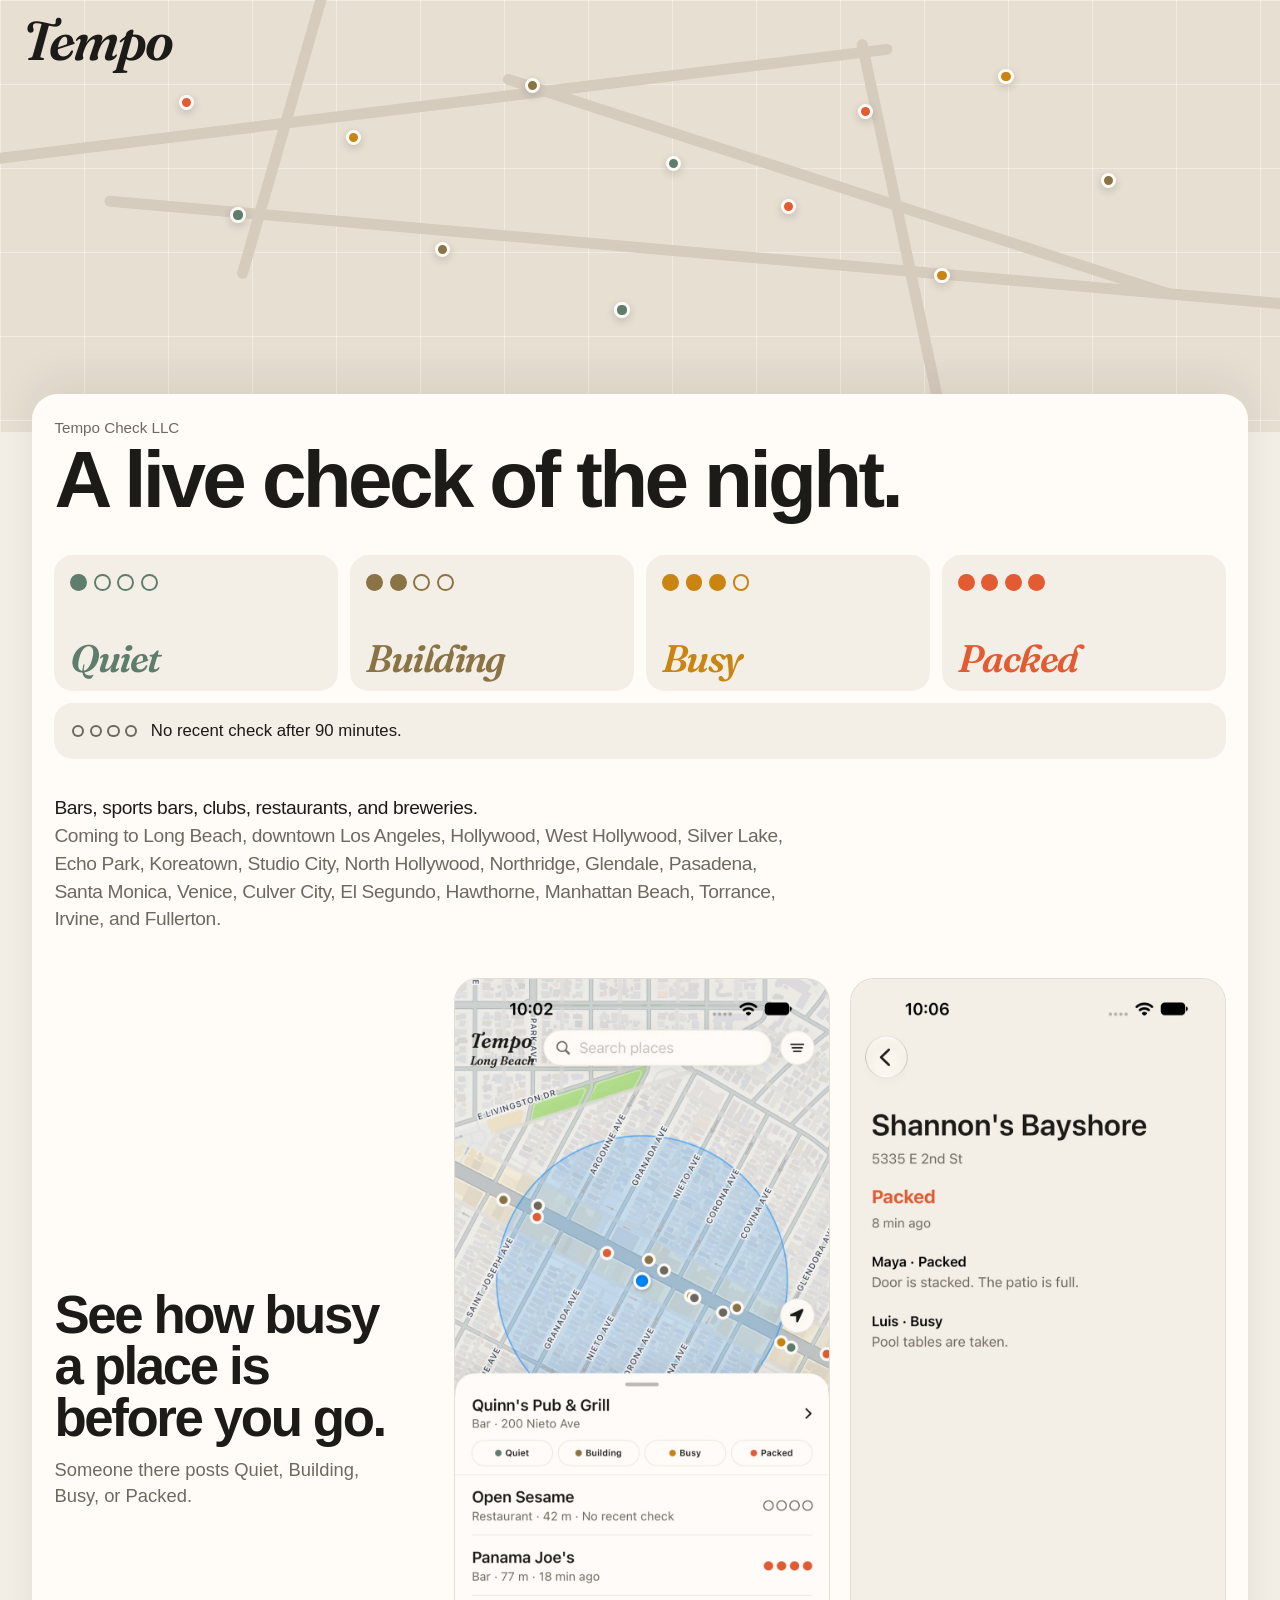
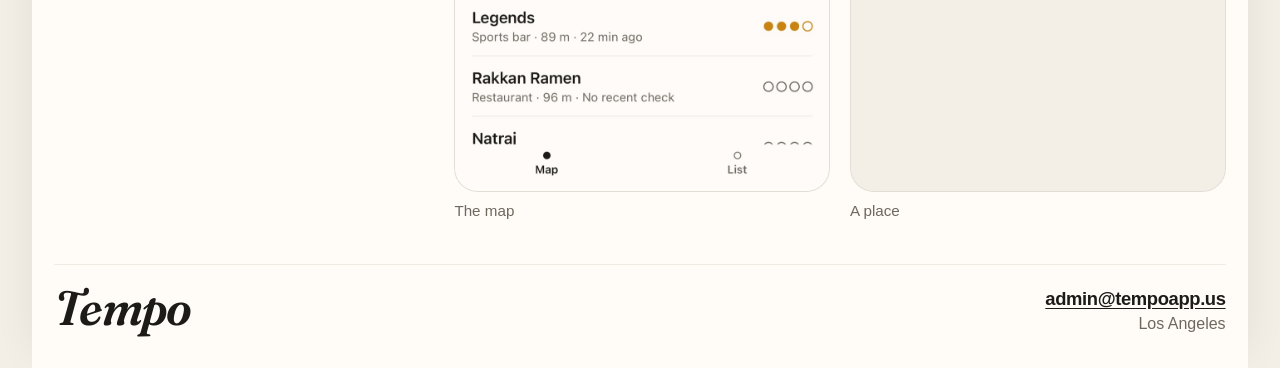
==== index.html @ b4aa0ef4 "Show the current map and name the areas and places." ====
<!DOCTYPE html>
<html lang="en">
<head>
  <meta charset="utf-8">
  <meta name="viewport" content="width=device-width, initial-scale=1">
  <title>Tempo</title>
  <meta name="description" content="See how busy a place is before you go. Tempo is a live check of the night, from Tempo Check LLC.">
  <meta name="theme-color" content="#e7dfd2">
  <link rel="stylesheet" href="styles.css">
</head>
<body>
  <header class="stage">
    <div class="sky" aria-hidden="true">
      <span class="road r1"></span>
      <span class="road r2"></span>
      <span class="road r3"></span>
      <span class="road r4"></span>
      <span class="road r5"></span>
      <span class="pin packed" style="top: 22%; left: 14%"></span>
      <span class="pin busy" style="top: 30%; left: 27%"></span>
      <span class="pin building" style="top: 18%; left: 41%"></span>
      <span class="pin quiet" style="top: 36%; left: 52%"></span>
      <span class="pin packed" style="top: 24%; left: 67%"></span>
      <span class="pin busy" style="top: 16%; left: 78%"></span>
      <span class="pin quiet" style="top: 48%; left: 18%"></span>
      <span class="pin building" style="top: 56%; left: 34%"></span>
      <span class="pin packed" style="top: 46%; left: 61%"></span>
      <span class="pin busy" style="top: 62%; left: 73%"></span>
      <span class="pin quiet" style="top: 70%; left: 48%"></span>
      <span class="pin building" style="top: 40%; left: 86%"></span>
    </div>
    <div class="bar">
      <p class="brand">Tempo</p>
    </div>
  </header>

  <main>
    <section class="lead">
      <p class="kicker">Tempo Check LLC</p>
      <h1>A live check of the night.</h1>
    </section>

    <section class="meter-block">
      <ol class="meter">
        <li class="quiet">
          <span class="dots" aria-hidden="true"><i></i><i class="off"></i><i class="off"></i><i class="off"></i></span>
          <span class="name">Quiet</span>
        </li>
        <li class="building">
          <span class="dots" aria-hidden="true"><i></i><i></i><i class="off"></i><i class="off"></i></span>
          <span class="name">Building</span>
        </li>
        <li class="busy">
          <span class="dots" aria-hidden="true"><i></i><i></i><i></i><i class="off"></i></span>
          <span class="name">Busy</span>
        </li>
        <li class="packed">
          <span class="dots" aria-hidden="true"><i></i><i></i><i></i><i></i></span>
          <span class="name">Packed</span>
        </li>
      </ol>
      <p class="blank"><span class="dots" aria-hidden="true"><i class="off"></i><i class="off"></i><i class="off"></i><i class="off"></i></span>No recent check after 90 minutes.</p>
    </section>

    <section class="cover">
      <p>Bars, sports bars, clubs, restaurants, and breweries.</p>
      <p class="cover-places">Coming to Long Beach, downtown Los Angeles, Hollywood, West Hollywood, Silver Lake, Echo Park, Koreatown, Studio City, North Hollywood, Northridge, Glendale, Pasadena, Santa Monica, Venice, Culver City, El Segundo, Hawthorne, Manhattan Beach, Torrance, Irvine, and Fullerton.</p>
    </section>

    <section class="block">
      <div class="purpose-copy">
        <p class="purpose">See how busy a place is before you go.</p>
        <p class="purpose-note">Someone there posts Quiet, Building, Busy, or Packed.</p>
      </div>
      <div class="phones">
        <figure>
          <img src="images/map.jpg" alt="The Tempo map in Long Beach. Colored pins show how busy each place is, and Quinn's Pub &amp; Grill is the closest place to rate.">
          <figcaption>The map</figcaption>
        </figure>
        <figure>
          <img src="images/place.jpg" alt="Shannon's Bayshore open in Tempo: Packed, 8 minutes ago, with the checks people posted.">
          <figcaption>A place</figcaption>
        </figure>
      </div>
    </section>

    <footer>
      <p class="brand">Tempo</p>
      <address>
        <a href="mailto:admin@tempoapp.us">admin@tempoapp.us</a>
        <span>Los Angeles</span>
      </address>
    </footer>
  </main>
</body>
</html>
---- styles.css ----
@font-face {
  font-family: "Fraunces Tempo";
  src: url("fonts/Fraunces-Italic.ttf") format("truetype");
  font-weight: 100 900;
  font-style: italic;
  font-display: swap;
}

:root {
  --bg: #f4efe6;
  --sheet: #fffcf8;
  --ink: #1d1b17;
  --muted: #6e685f;
  --line: #efeae2;
  --quiet: #5f7d6c;
  --building: #8a7344;
  --busy: #c98412;
  --packed: #e25b32;
  --map: #e7dfd2;
  --road: #d5ccbe;
}

* { box-sizing: border-box; }

html, body { margin: 0; }

body {
  background: var(--bg);
  color: var(--ink);
  font-family: -apple-system, BlinkMacSystemFont, "Helvetica Neue", sans-serif;
  -webkit-font-smoothing: antialiased;
}

.brand {
  margin: 0;
  font-family: "Fraunces Tempo", Georgia, serif;
  font-style: italic;
  font-weight: 600;
  letter-spacing: -0.04em;
  line-height: 0.85;
}

a { color: inherit; }

a:focus-visible {
  outline: 2px solid var(--ink);
  outline-offset: 3px;
}

.stage {
  position: relative;
  height: clamp(16rem, 48vh, 34rem);
  background: var(--map);
  overflow: hidden;
}

.sky {
  position: absolute;
  inset: 0;
  background:
    linear-gradient(rgba(255, 252, 248, 0.42) 1px, transparent 1px) 0 0 / 5.25rem 5.25rem,
    linear-gradient(90deg, rgba(255, 252, 248, 0.42) 1px, transparent 1px) 0 0 / 5.25rem 5.25rem;
}

.road {
  position: absolute;
  height: 0.7rem;
  background: var(--road);
  border-radius: 999px;
}

.r1 { top: 24%; left: -8%; width: 78%; transform: rotate(-7deg); }
.r2 { top: 58%; left: 8%; width: 100%; transform: rotate(5deg); }
.r3 { top: -12%; left: 22%; width: 0.7rem; height: 78%; transform: rotate(16deg); }
.r4 { top: 8%; left: 70%; width: 0.7rem; height: 90%; transform: rotate(-12deg); }
.r5 { top: 42%; left: 38%; width: 55%; transform: rotate(18deg); }

.pin {
  position: absolute;
  width: 0.95rem;
  height: 0.95rem;
  border: 3px solid var(--sheet);
  border-radius: 50%;
  box-shadow: 0 3px 8px rgba(29, 27, 23, 0.18);
}

.pin.quiet,
.dot.quiet { background: var(--quiet); }
.pin.building,
.dot.building { background: var(--building); }
.pin.busy,
.dot.busy { background: var(--busy); }
.pin.packed,
.dot.packed { background: var(--packed); }

.bar {
  position: relative;
  z-index: 1;
  display: flex;
  align-items: baseline;
  justify-content: space-between;
  gap: 1rem;
  padding: 1.15rem 1.4rem 0;
}

.bar .brand { font-size: clamp(2.4rem, 5vw, 3.4rem); }

main {
  position: relative;
  z-index: 1;
  width: min(76rem, calc(100% - 1.5rem));
  margin: -2.4rem auto 0;
  padding: 1.6rem 1.4rem 2.2rem;
  background: var(--sheet);
  border-radius: 1.6rem 1.6rem 0 0;
  box-shadow: 0 -16px 40px rgba(29, 27, 23, 0.07);
}

.kicker {
  margin: 0;
  color: var(--muted);
  font-size: 0.95rem;
}

h1 {
  max-width: 11em;
  margin: 0.35rem 0 0;
  font-size: clamp(2.7rem, 6.4vw, 5rem);
  font-weight: 650;
  letter-spacing: -0.045em;
  line-height: 0.94;
}

.meter-block { margin-top: 2.4rem; }

.meter {
  display: grid;
  grid-template-columns: repeat(4, minmax(0, 1fr));
  gap: 0.75rem;
  margin: 1.15rem 0 0;
  padding: 0;
  list-style: none;
}

.meter li {
  display: flex;
  flex-direction: column;
  justify-content: space-between;
  gap: 1.6rem;
  min-width: 0;
  min-height: 8.5rem;
  padding: 1.15rem 1rem 1rem;
  overflow: hidden;
  background: var(--bg);
  border-radius: 1.15rem;
}

.meter .quiet { color: var(--quiet); }
.meter .building { color: var(--building); }
.meter .busy { color: var(--busy); }
.meter .packed { color: var(--packed); }

.dots {
  display: flex;
  flex: none;
  gap: 0.42rem;
  align-items: center;
}

.dots i {
  width: 1.05rem;
  height: 1.05rem;
  border-radius: 50%;
  background: currentColor;
  display: block;
}

.dots i.off {
  background: transparent;
  box-shadow: inset 0 0 0 2px currentColor;
}

.meter .name {
  font-family: "Fraunces Tempo", Georgia, serif;
  font-style: italic;
  font-size: clamp(1.7rem, 3vw, 2.5rem);
  font-weight: 600;
  letter-spacing: -0.04em;
  line-height: 0.9;
}

.blank {
  display: flex;
  align-items: center;
  gap: 0.85rem;
  margin: 0.75rem 0 0;
  padding: 1rem 1.1rem;
  background: var(--bg);
  border-radius: 1.15rem;
  color: var(--ink);
  font-size: 1.05rem;
  line-height: 1.4;
}

.blank .dots { color: var(--muted); gap: 0.32rem; }
.blank .dots i { width: 0.78rem; height: 0.78rem; }

.cover {
  margin-top: 2.2rem;
}

.cover p {
  max-width: 46rem;
  margin: 0;
  font-size: 1.2rem;
  line-height: 1.45;
  letter-spacing: -0.02em;
}

.cover-places {
  margin-top: 0.45rem;
  color: var(--muted);
}

.block { margin-top: 2.8rem; }

.purpose {
  max-width: 12em;
  margin: 0;
  font-size: clamp(2.1rem, 4.4vw, 3.3rem);
  font-weight: 650;
  letter-spacing: -0.045em;
  line-height: 0.98;
}

.purpose-note {
  margin: 0.85rem 0 0;
  color: var(--muted);
  font-size: 1.15rem;
  line-height: 1.4;
}

.phones {
  display: grid;
  grid-template-columns: repeat(2, minmax(0, 24rem));
  gap: 1.25rem;
  margin-top: 1.5rem;
}

.phones figure { margin: 0; }

.phones img {
  display: block;
  width: 100%;
  height: auto;
  border-radius: 1.5rem;
  background: var(--bg);
  border: 1px solid rgba(29, 27, 23, 0.08);
}

.phones figcaption {
  margin-top: 0.65rem;
  color: var(--muted);
  font-size: 0.95rem;
}

@media (min-width: 801px) {
  .block {
    display: grid;
    grid-template-columns: minmax(16rem, 22rem) minmax(0, 1fr);
    column-gap: 3rem;
    align-items: center;
  }

  .phones {
    grid-template-columns: repeat(2, minmax(0, 1fr));
    gap: 1.25rem;
    margin-top: 0;
  }

  .purpose { max-width: none; }
}

footer {
  display: flex;
  justify-content: space-between;
  gap: 1.5rem 2rem;
  margin-top: 2.8rem;
  padding-top: 1.4rem;
  border-top: 1px solid var(--line);
}

footer .brand { font-size: 3rem; }

address {
  display: flex;
  flex-direction: column;
  align-items: flex-end;
  gap: 0.35rem;
  margin: 0;
  font-style: normal;
  text-align: right;
}

address a {
  font-size: 1.15rem;
  font-weight: 600;
  letter-spacing: -0.02em;
  text-underline-offset: 0.18em;
}

address span { color: var(--muted); }

@media (max-width: 800px) {
  .stage { height: 15.5rem; }
  .bar { padding-inline: 1rem; }
  .bar .brand { font-size: 2.2rem; }
  main {
    width: calc(100% - 0.75rem);
    margin-top: -1.4rem;
    padding: 1.25rem 1rem 2rem;
  }
  h1 { font-size: 2.45rem; }
  .meter { grid-template-columns: 1fr 1fr; }
  .meter .name { font-size: 1.85rem; }
  .dots { gap: 0.32rem; }
  .dots i { width: 0.85rem; height: 0.85rem; }
  .phones { grid-template-columns: minmax(0, 22rem); }
  footer { flex-direction: column; }
  address { align-items: flex-start; text-align: left; }
}
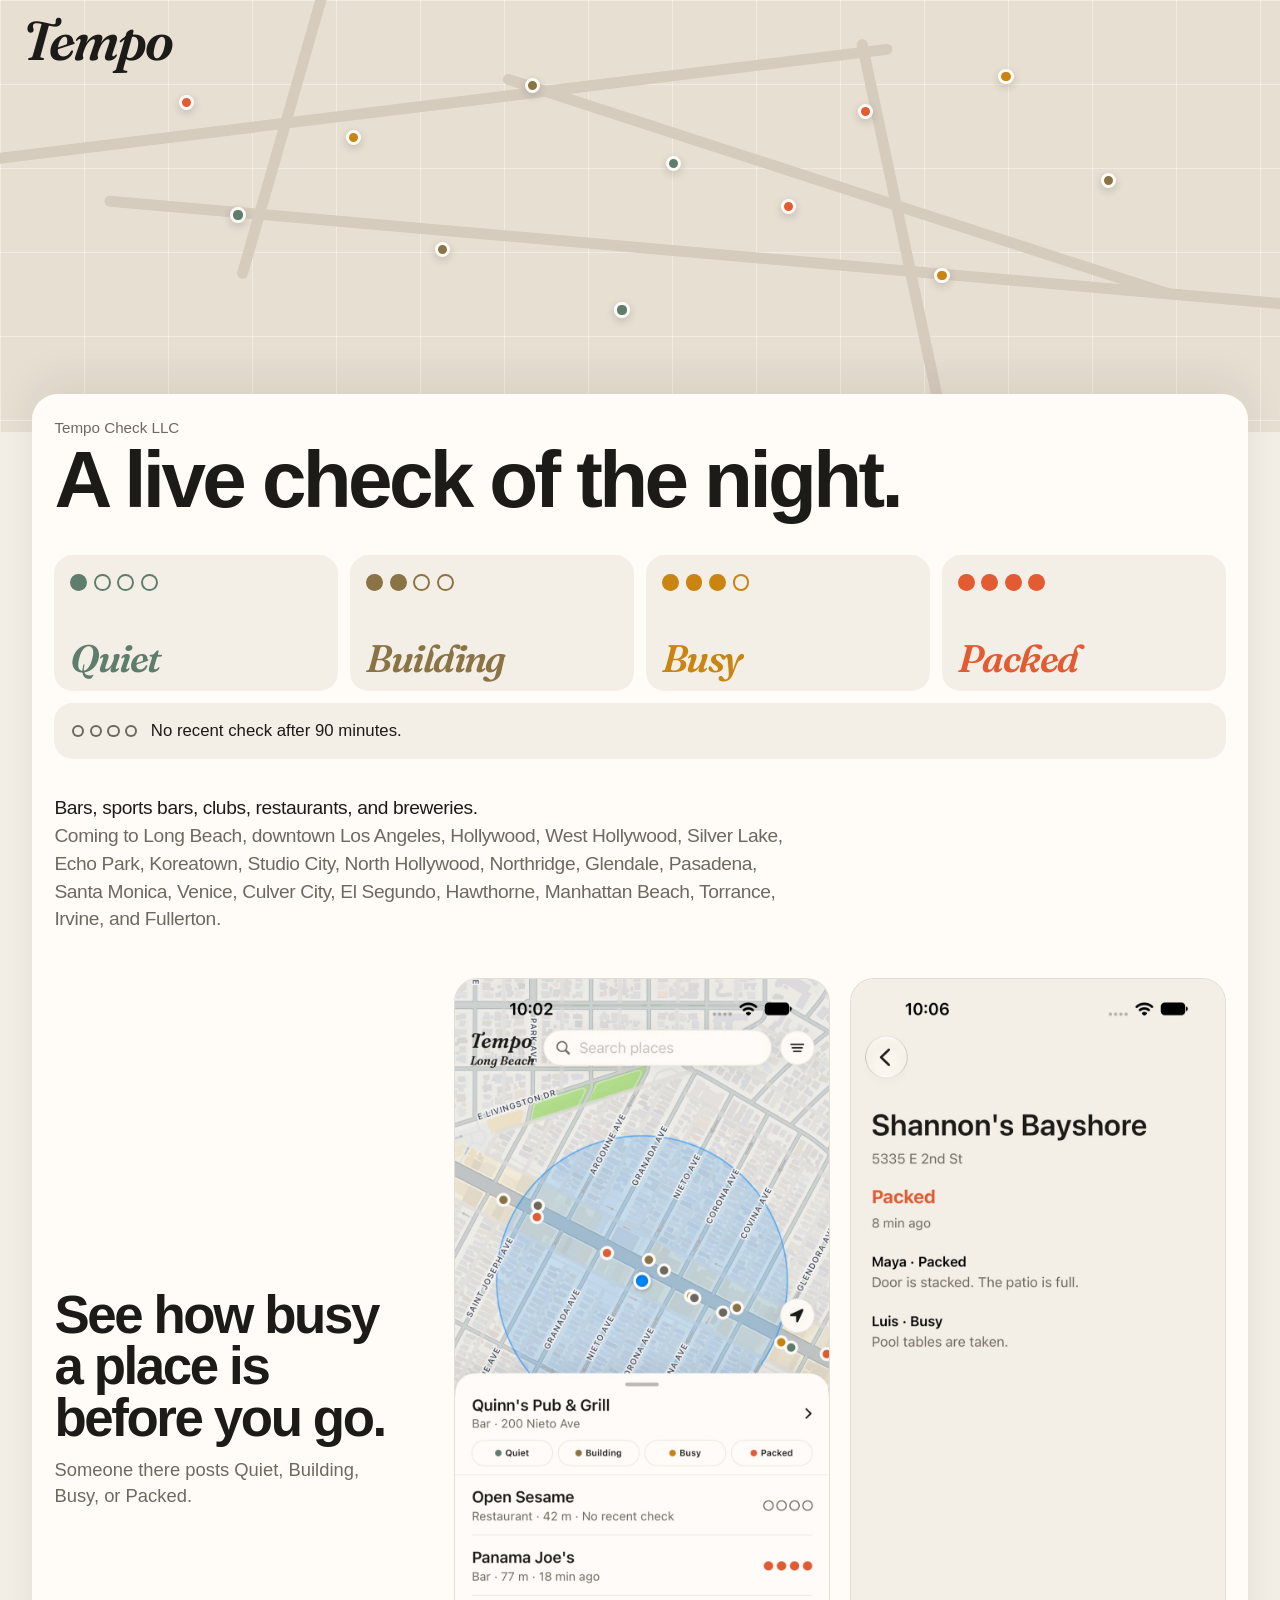
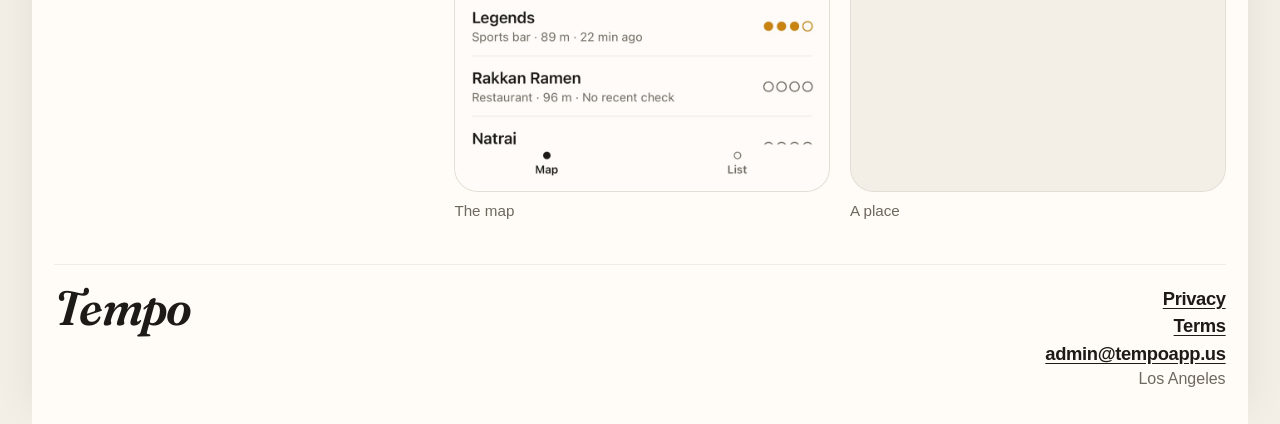
==== commit 68eadd75: "Publish the privacy policy and the terms." ====
--- a/index.html
+++ b/index.html
@@ -86,10 +86,12 @@
 
     <footer>
       <p class="brand">Tempo</p>
-      <address>
+      <div class="foot-links">
+        <a href="privacy.html">Privacy</a>
+        <a href="terms.html">Terms</a>
         <a href="mailto:admin@tempoapp.us">admin@tempoapp.us</a>
         <span>Los Angeles</span>
-      </address>
+      </div>
     </footer>
   </main>
 </body>
--- a/styles.css
+++ b/styles.css
@@ -292,24 +292,54 @@
 
 footer .brand { font-size: 3rem; }
 
-address {
+.foot-links {
   display: flex;
   flex-direction: column;
   align-items: flex-end;
   gap: 0.35rem;
-  margin: 0;
-  font-style: normal;
   text-align: right;
 }
 
-address a {
+.foot-links a {
   font-size: 1.15rem;
   font-weight: 600;
   letter-spacing: -0.02em;
   text-underline-offset: 0.18em;
 }
 
-address span { color: var(--muted); }
+.foot-links span { color: var(--muted); }
+
+body.doc main {
+  width: min(40rem, calc(100% - 1.5rem));
+  margin: 0 auto;
+  padding-top: 0.4rem;
+  background: transparent;
+  border-radius: 0;
+  box-shadow: none;
+}
+
+body.doc .bar {
+  width: min(40rem, calc(100% - 1.5rem));
+  margin: 0 auto;
+  padding-inline: 0;
+}
+
+body.doc h1 { max-width: none; font-size: clamp(2.4rem, 6vw, 3.5rem); }
+
+.doc h2 {
+  margin: 1.55rem 0 0.3rem;
+  font-size: 1.15rem;
+  letter-spacing: -0.02em;
+}
+
+.doc p {
+  margin: 0.25rem 0 0;
+  font-size: 1.05rem;
+  line-height: 1.5;
+}
+
+.doc .dated { color: var(--muted); margin-top: 0.7rem; }
+.doc .strong { font-weight: 650; }
 
 @media (max-width: 800px) {
   .stage { height: 15.5rem; }
@@ -327,5 +357,5 @@
   .dots i { width: 0.85rem; height: 0.85rem; }
   .phones { grid-template-columns: minmax(0, 22rem); }
   footer { flex-direction: column; }
-  address { align-items: flex-start; text-align: left; }
-}
+  .foot-links { align-items: flex-start; text-align: left; }
+}
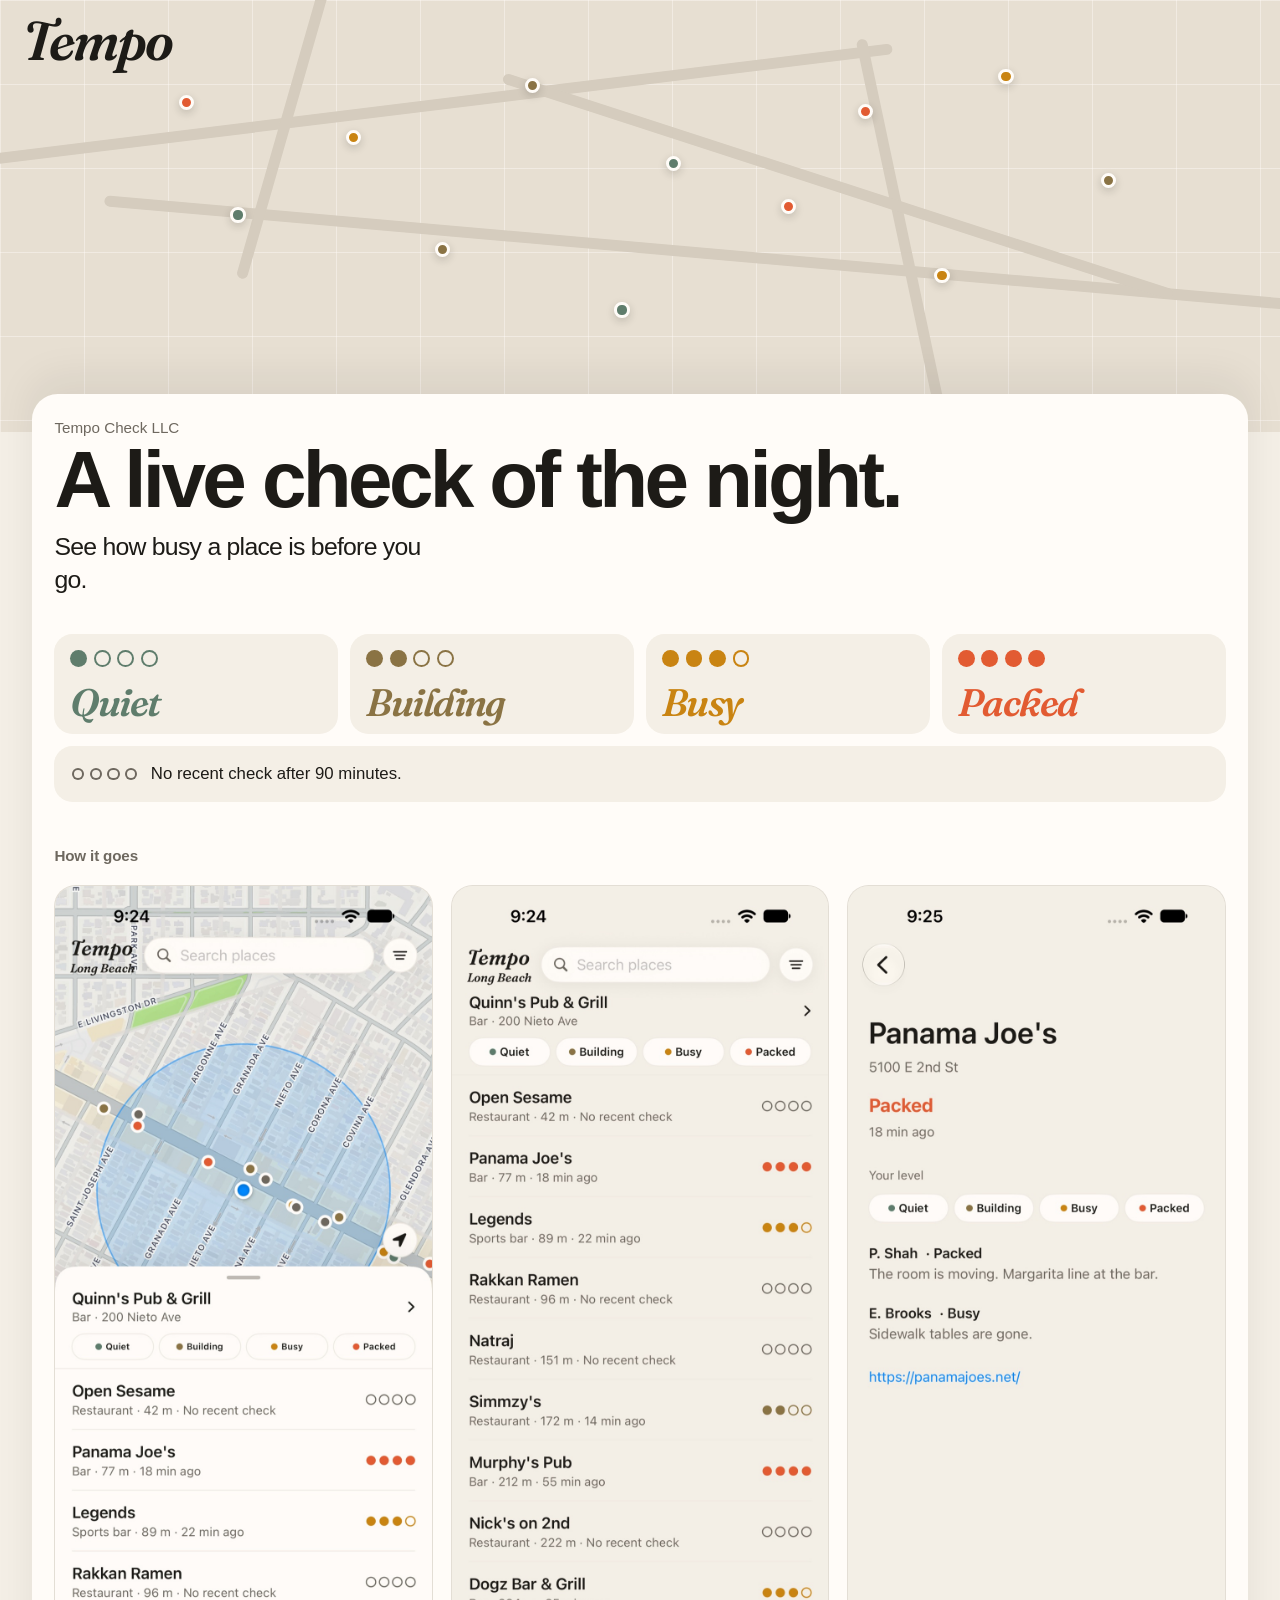
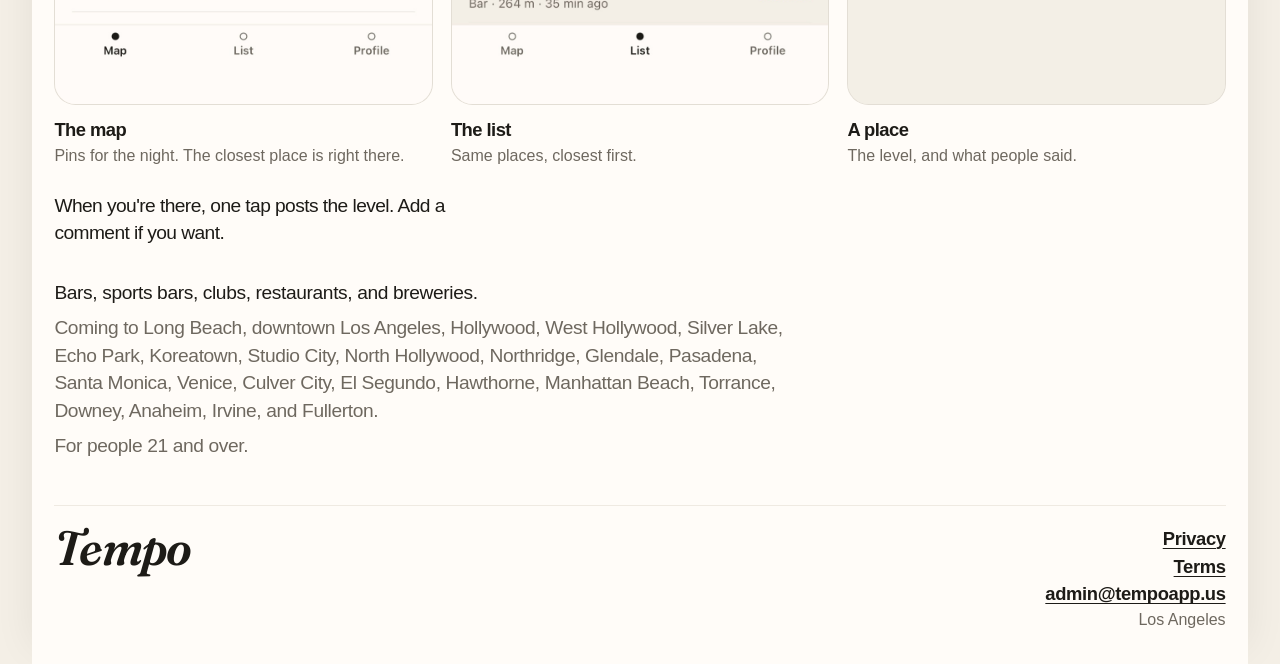
==== commit b3d706cd: "Show the current map, list, and place, and how a night goes." ====
--- a/index.html
+++ b/index.html
@@ -38,6 +38,7 @@
     <section class="lead">
       <p class="kicker">Tempo Check LLC</p>
       <h1>A live check of the night.</h1>
+      <p class="lede">See how busy a place is before you go.</p>
     </section>
 
     <section class="meter-block">
@@ -62,26 +63,37 @@
       <p class="blank"><span class="dots" aria-hidden="true"><i class="off"></i><i class="off"></i><i class="off"></i><i class="off"></i></span>No recent check after 90 minutes.</p>
     </section>
 
+    <section class="flow">
+      <h2>How it goes</h2>
+      <figure>
+        <img src="images/map.jpg" alt="The Tempo map in Long Beach. Colored pins show the level, and Quinn's Pub and Grill is the closest place, with Quiet, Building, Busy, and Packed.">
+        <figcaption>
+          <span class="step">The map</span>
+          Pins for the night. The closest place is right there.
+        </figcaption>
+      </figure>
+      <figure>
+        <img src="images/list.jpg" alt="The Tempo list, closest places first. Quinn's shows the four words. The other places show dots and how far away they are.">
+        <figcaption>
+          <span class="step">The list</span>
+          Same places, closest first.
+        </figcaption>
+      </figure>
+      <figure>
+        <img src="images/place.jpg" alt="Panama Joe's open in Tempo. Packed, 18 minutes ago, with notes from people who were there.">
+        <figcaption>
+          <span class="step">A place</span>
+          The level, and what people said.
+        </figcaption>
+      </figure>
+    </section>
+
+    <p class="tap">When you're there, one tap posts the level. Add a comment if you want.</p>
+
     <section class="cover">
       <p>Bars, sports bars, clubs, restaurants, and breweries.</p>
-      <p class="cover-places">Coming to Long Beach, downtown Los Angeles, Hollywood, West Hollywood, Silver Lake, Echo Park, Koreatown, Studio City, North Hollywood, Northridge, Glendale, Pasadena, Santa Monica, Venice, Culver City, El Segundo, Hawthorne, Manhattan Beach, Torrance, Irvine, and Fullerton.</p>
-    </section>
-
-    <section class="block">
-      <div class="purpose-copy">
-        <p class="purpose">See how busy a place is before you go.</p>
-        <p class="purpose-note">Someone there posts Quiet, Building, Busy, or Packed.</p>
-      </div>
-      <div class="phones">
-        <figure>
-          <img src="images/map.jpg" alt="The Tempo map in Long Beach. Colored pins show how busy each place is, and Quinn's Pub &amp; Grill is the closest place to rate.">
-          <figcaption>The map</figcaption>
-        </figure>
-        <figure>
-          <img src="images/place.jpg" alt="Shannon's Bayshore open in Tempo: Packed, 8 minutes ago, with the checks people posted.">
-          <figcaption>A place</figcaption>
-        </figure>
-      </div>
+      <p class="cover-places">Coming to Long Beach, downtown Los Angeles, Hollywood, West Hollywood, Silver Lake, Echo Park, Koreatown, Studio City, North Hollywood, Northridge, Glendale, Pasadena, Santa Monica, Venice, Culver City, El Segundo, Hawthorne, Manhattan Beach, Torrance, Downey, Anaheim, Irvine, and Fullerton.</p>
+      <p class="age">For people 21 and over.</p>
     </section>
 
     <footer>
--- a/styles.css
+++ b/styles.css
@@ -131,6 +131,14 @@
   line-height: 0.94;
 }
 
+.lede {
+  max-width: 16em;
+  margin: 0.9rem 0 0;
+  font-size: clamp(1.25rem, 2vw, 1.55rem);
+  letter-spacing: -0.03em;
+  line-height: 1.3;
+}
+
 .meter-block { margin-top: 2.4rem; }
 
 .meter {
@@ -146,10 +154,9 @@
   display: flex;
   flex-direction: column;
   justify-content: space-between;
-  gap: 1.6rem;
+  gap: 1.15rem;
   min-width: 0;
-  min-height: 8.5rem;
-  padding: 1.15rem 1rem 1rem;
+  padding: 1rem 1rem 0.9rem;
   overflow: hidden;
   background: var(--bg);
   border-radius: 1.15rem;
@@ -205,8 +212,59 @@
 .blank .dots { color: var(--muted); gap: 0.32rem; }
 .blank .dots i { width: 0.78rem; height: 0.78rem; }
 
+.flow {
+  display: grid;
+  grid-template-columns: repeat(3, minmax(0, 1fr));
+  gap: 1.35rem 1.15rem;
+  margin-top: 2.8rem;
+}
+
+.flow h2 {
+  grid-column: 1 / -1;
+  margin: 0;
+  font-size: 0.95rem;
+  font-weight: 600;
+  letter-spacing: -0.01em;
+  color: var(--muted);
+}
+
+.flow figure { margin: 0; }
+
+.flow img {
+  display: block;
+  width: 100%;
+  height: auto;
+  border-radius: 1.35rem;
+  background: var(--bg);
+  border: 1px solid rgba(29, 27, 23, 0.08);
+}
+
+.flow figcaption {
+  margin-top: 0.75rem;
+  color: var(--muted);
+  font-size: 1rem;
+  line-height: 1.4;
+}
+
+.flow .step {
+  display: block;
+  margin-bottom: 0.15rem;
+  color: var(--ink);
+  font-size: 1.15rem;
+  font-weight: 650;
+  letter-spacing: -0.03em;
+}
+
+.tap {
+  max-width: 28rem;
+  margin: 1.6rem 0 0;
+  font-size: 1.2rem;
+  letter-spacing: -0.03em;
+  line-height: 1.4;
+}
+
 .cover {
-  margin-top: 2.2rem;
+  margin-top: 2rem;
 }
 
 .cover p {
@@ -217,68 +275,10 @@
   letter-spacing: -0.02em;
 }
 
-.cover-places {
+.cover .cover-places,
+.cover .age {
   margin-top: 0.45rem;
   color: var(--muted);
-}
-
-.block { margin-top: 2.8rem; }
-
-.purpose {
-  max-width: 12em;
-  margin: 0;
-  font-size: clamp(2.1rem, 4.4vw, 3.3rem);
-  font-weight: 650;
-  letter-spacing: -0.045em;
-  line-height: 0.98;
-}
-
-.purpose-note {
-  margin: 0.85rem 0 0;
-  color: var(--muted);
-  font-size: 1.15rem;
-  line-height: 1.4;
-}
-
-.phones {
-  display: grid;
-  grid-template-columns: repeat(2, minmax(0, 24rem));
-  gap: 1.25rem;
-  margin-top: 1.5rem;
-}
-
-.phones figure { margin: 0; }
-
-.phones img {
-  display: block;
-  width: 100%;
-  height: auto;
-  border-radius: 1.5rem;
-  background: var(--bg);
-  border: 1px solid rgba(29, 27, 23, 0.08);
-}
-
-.phones figcaption {
-  margin-top: 0.65rem;
-  color: var(--muted);
-  font-size: 0.95rem;
-}
-
-@media (min-width: 801px) {
-  .block {
-    display: grid;
-    grid-template-columns: minmax(16rem, 22rem) minmax(0, 1fr);
-    column-gap: 3rem;
-    align-items: center;
-  }
-
-  .phones {
-    grid-template-columns: repeat(2, minmax(0, 1fr));
-    gap: 1.25rem;
-    margin-top: 0;
-  }
-
-  .purpose { max-width: none; }
 }
 
 footer {
@@ -350,12 +350,12 @@
     margin-top: -1.4rem;
     padding: 1.25rem 1rem 2rem;
   }
-  h1 { font-size: 2.45rem; }
+  h1 { font-size: 2.3rem; max-width: 9em; }
   .meter { grid-template-columns: 1fr 1fr; }
   .meter .name { font-size: 1.85rem; }
   .dots { gap: 0.32rem; }
   .dots i { width: 0.85rem; height: 0.85rem; }
-  .phones { grid-template-columns: minmax(0, 22rem); }
+  .flow { grid-template-columns: minmax(0, 22rem); }
   footer { flex-direction: column; }
   .foot-links { align-items: flex-start; text-align: left; }
 }
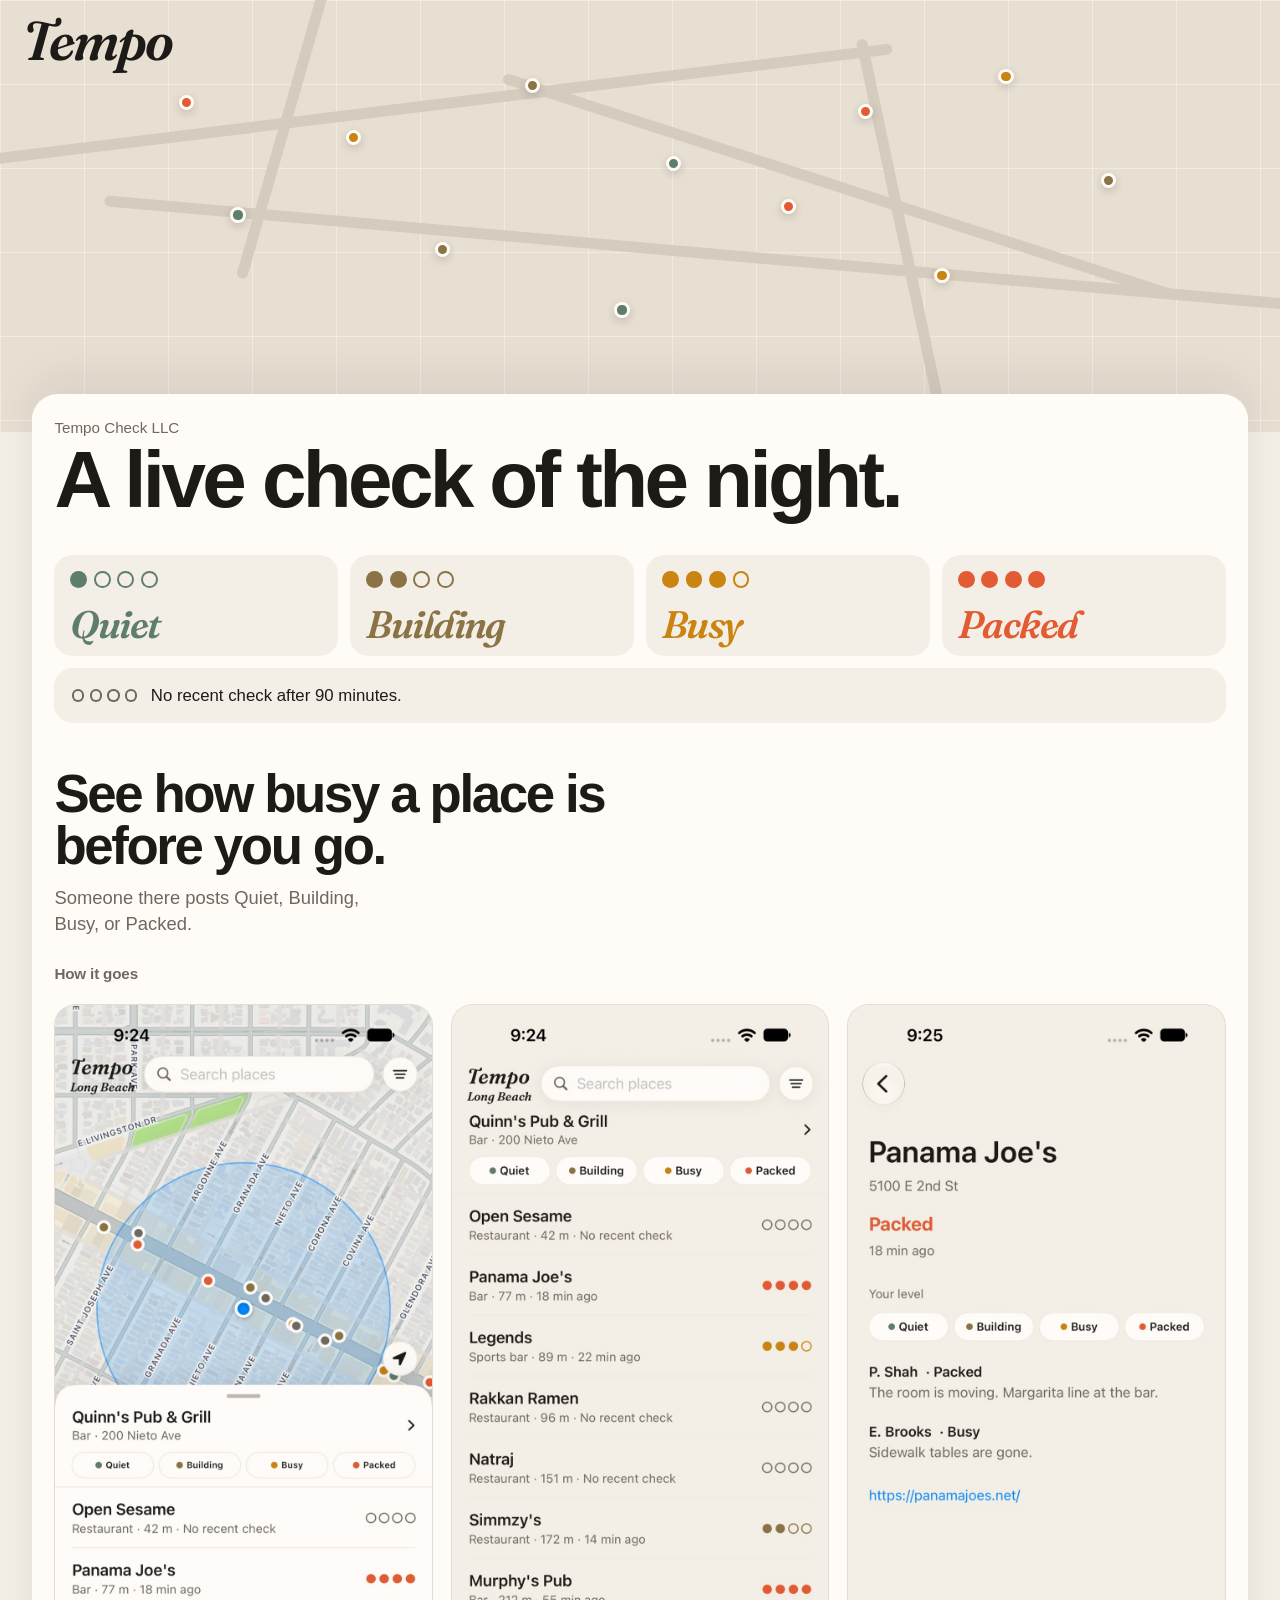
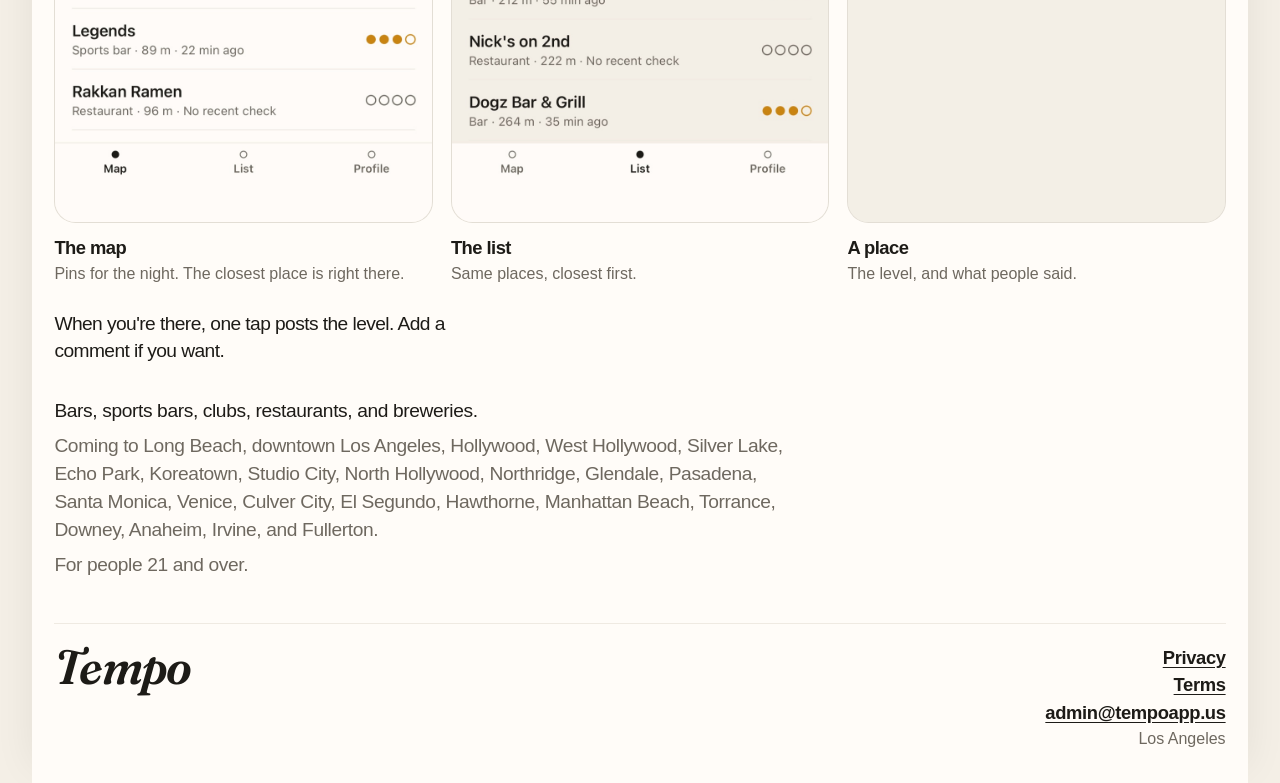
==== commit 84b116ef: "Put the large line back above the screens." ====
--- a/index.html
+++ b/index.html
@@ -38,7 +38,6 @@
     <section class="lead">
       <p class="kicker">Tempo Check LLC</p>
       <h1>A live check of the night.</h1>
-      <p class="lede">See how busy a place is before you go.</p>
     </section>
 
     <section class="meter-block">
@@ -61,6 +60,11 @@
         </li>
       </ol>
       <p class="blank"><span class="dots" aria-hidden="true"><i class="off"></i><i class="off"></i><i class="off"></i><i class="off"></i></span>No recent check after 90 minutes.</p>
+    </section>
+
+    <section class="purpose-block">
+      <p class="purpose">See how busy a place is before you go.</p>
+      <p class="purpose-note">Someone there posts Quiet, Building, Busy, or Packed.</p>
     </section>
 
     <section class="flow">
--- a/styles.css
+++ b/styles.css
@@ -131,14 +131,6 @@
   line-height: 0.94;
 }
 
-.lede {
-  max-width: 16em;
-  margin: 0.9rem 0 0;
-  font-size: clamp(1.25rem, 2vw, 1.55rem);
-  letter-spacing: -0.03em;
-  line-height: 1.3;
-}
-
 .meter-block { margin-top: 2.4rem; }
 
 .meter {
@@ -212,11 +204,30 @@
 .blank .dots { color: var(--muted); gap: 0.32rem; }
 .blank .dots i { width: 0.78rem; height: 0.78rem; }
 
+.purpose-block { margin-top: 2.8rem; }
+
+.purpose {
+  max-width: 12em;
+  margin: 0;
+  font-size: clamp(2.1rem, 4.4vw, 3.3rem);
+  font-weight: 650;
+  letter-spacing: -0.045em;
+  line-height: 0.98;
+}
+
+.purpose-note {
+  max-width: 22rem;
+  margin: 0.85rem 0 0;
+  color: var(--muted);
+  font-size: 1.15rem;
+  line-height: 1.4;
+}
+
 .flow {
   display: grid;
   grid-template-columns: repeat(3, minmax(0, 1fr));
   gap: 1.35rem 1.15rem;
-  margin-top: 2.8rem;
+  margin-top: 1.8rem;
 }
 
 .flow h2 {
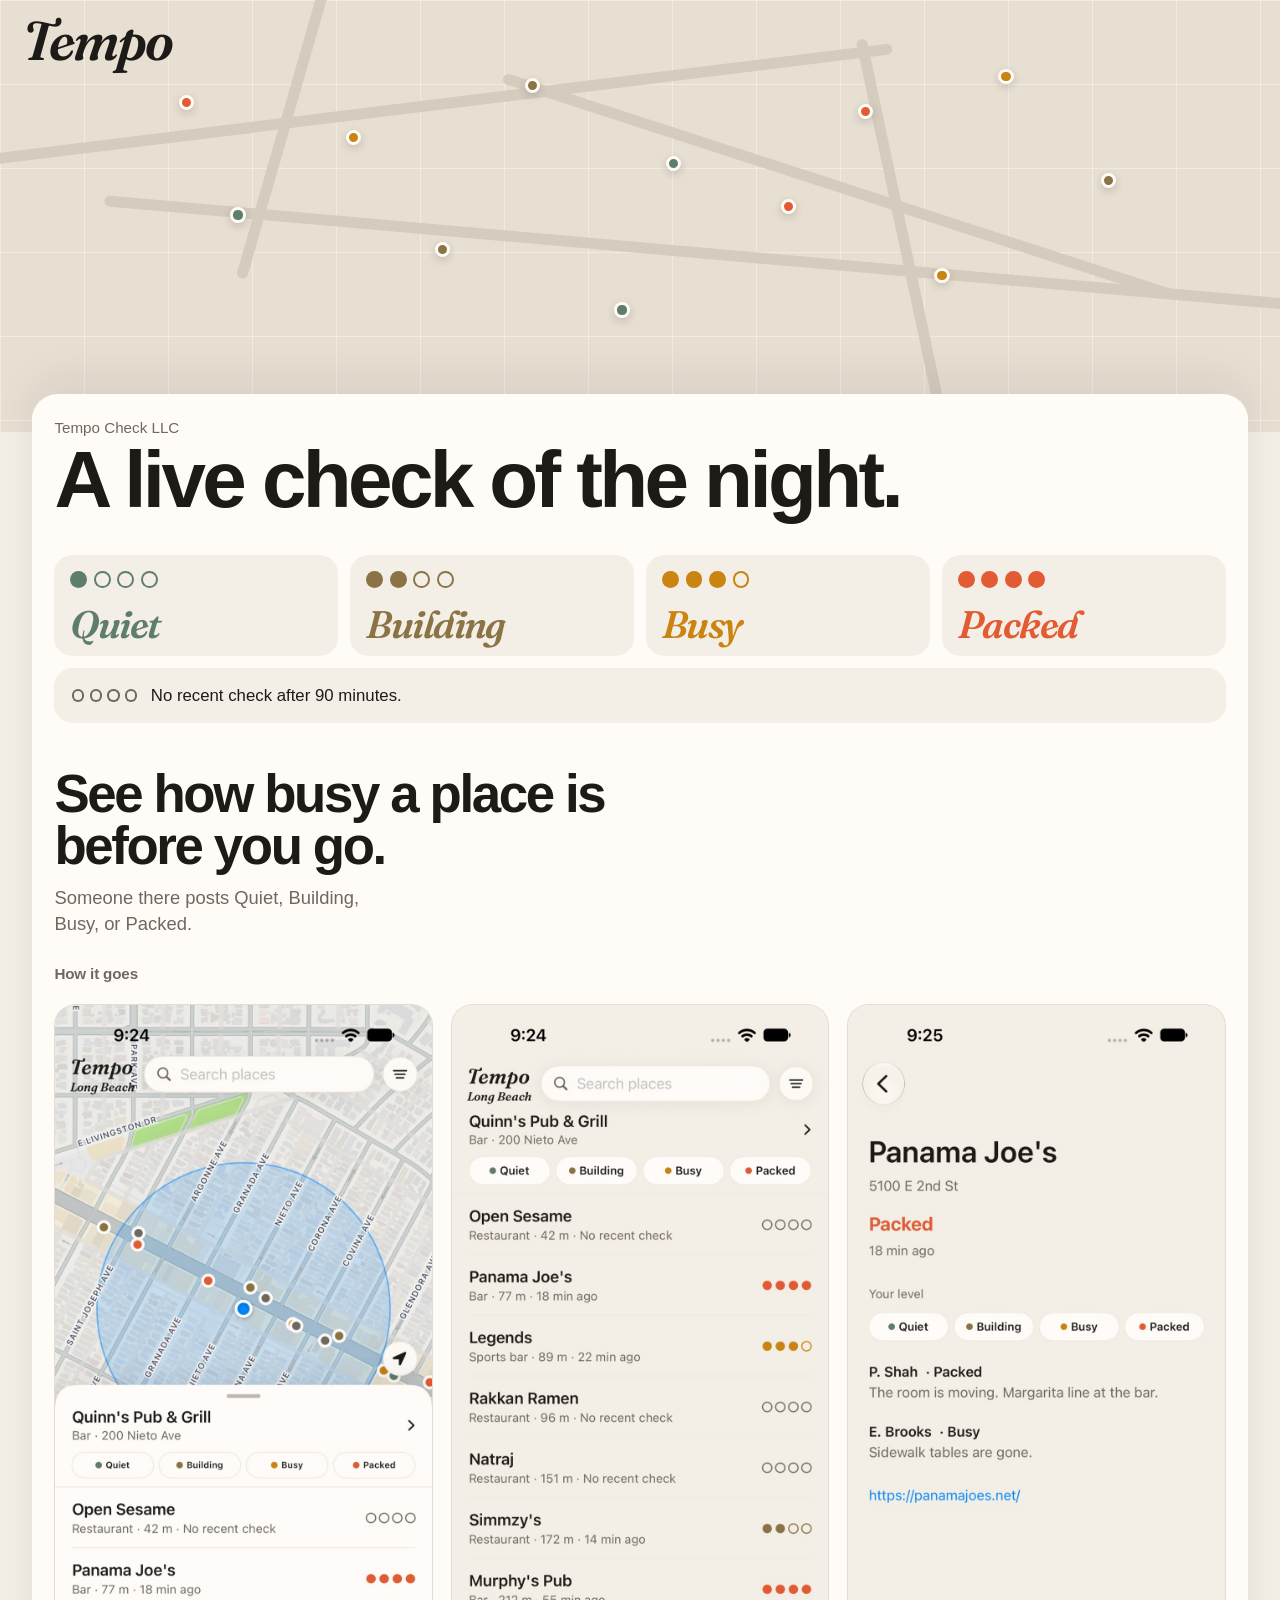
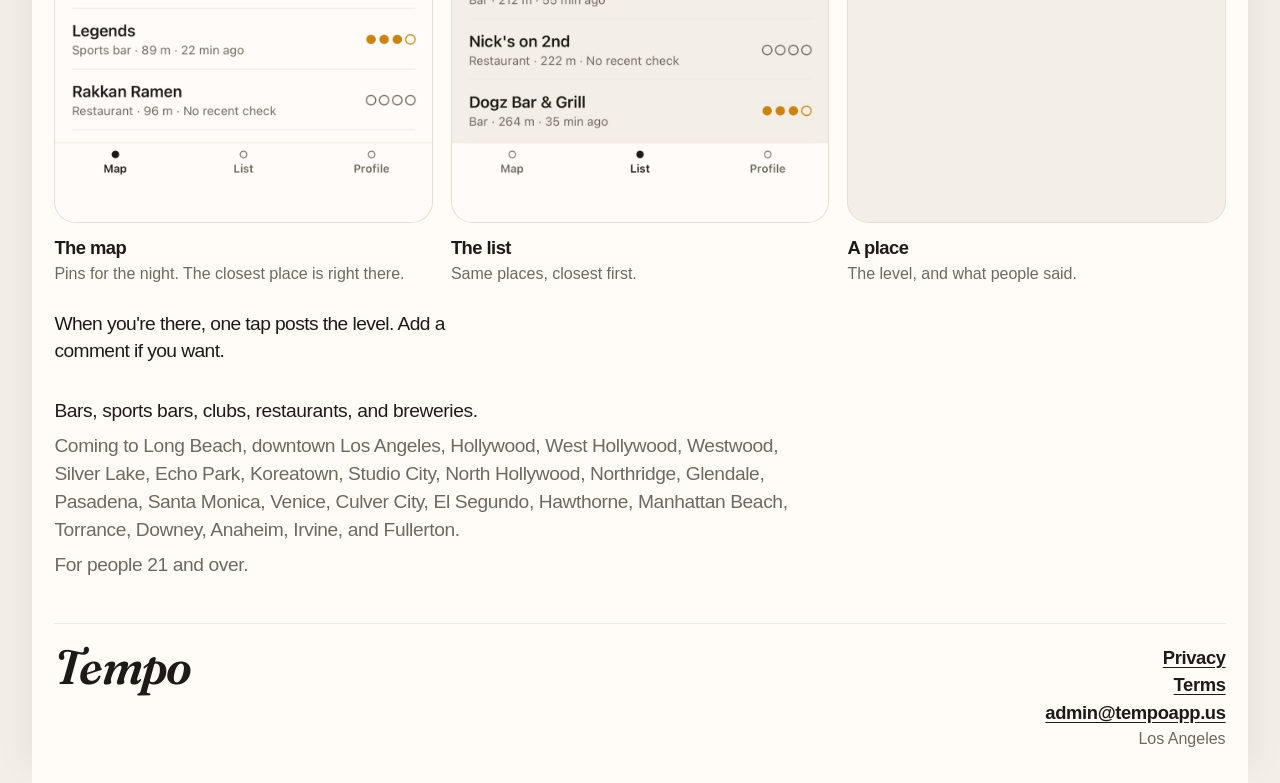
==== commit 77db91ad: "Add Westwood to the city list." ====
--- a/index.html
+++ b/index.html
@@ -96,7 +96,7 @@
 
     <section class="cover">
       <p>Bars, sports bars, clubs, restaurants, and breweries.</p>
-      <p class="cover-places">Coming to Long Beach, downtown Los Angeles, Hollywood, West Hollywood, Silver Lake, Echo Park, Koreatown, Studio City, North Hollywood, Northridge, Glendale, Pasadena, Santa Monica, Venice, Culver City, El Segundo, Hawthorne, Manhattan Beach, Torrance, Downey, Anaheim, Irvine, and Fullerton.</p>
+      <p class="cover-places">Coming to Long Beach, downtown Los Angeles, Hollywood, West Hollywood, Westwood, Silver Lake, Echo Park, Koreatown, Studio City, North Hollywood, Northridge, Glendale, Pasadena, Santa Monica, Venice, Culver City, El Segundo, Hawthorne, Manhattan Beach, Torrance, Downey, Anaheim, Irvine, and Fullerton.</p>
       <p class="age">For people 21 and over.</p>
     </section>
 
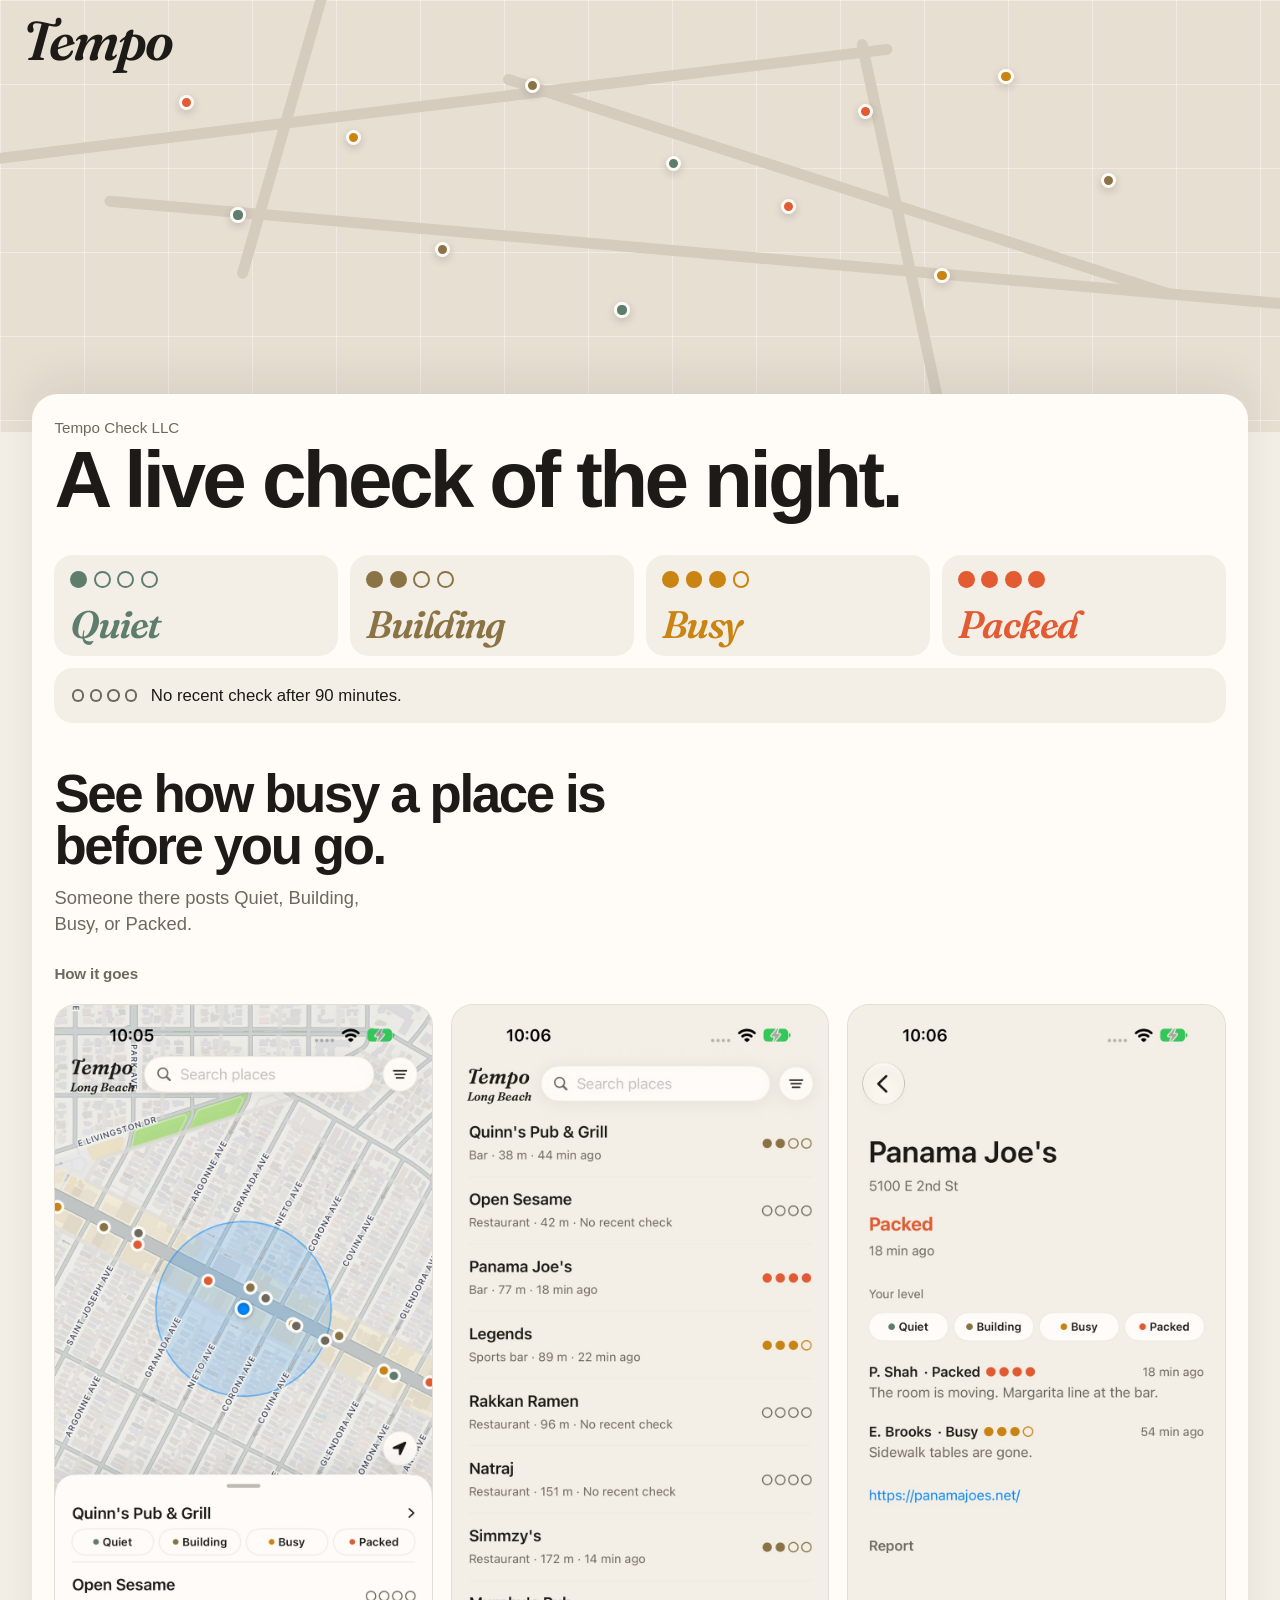
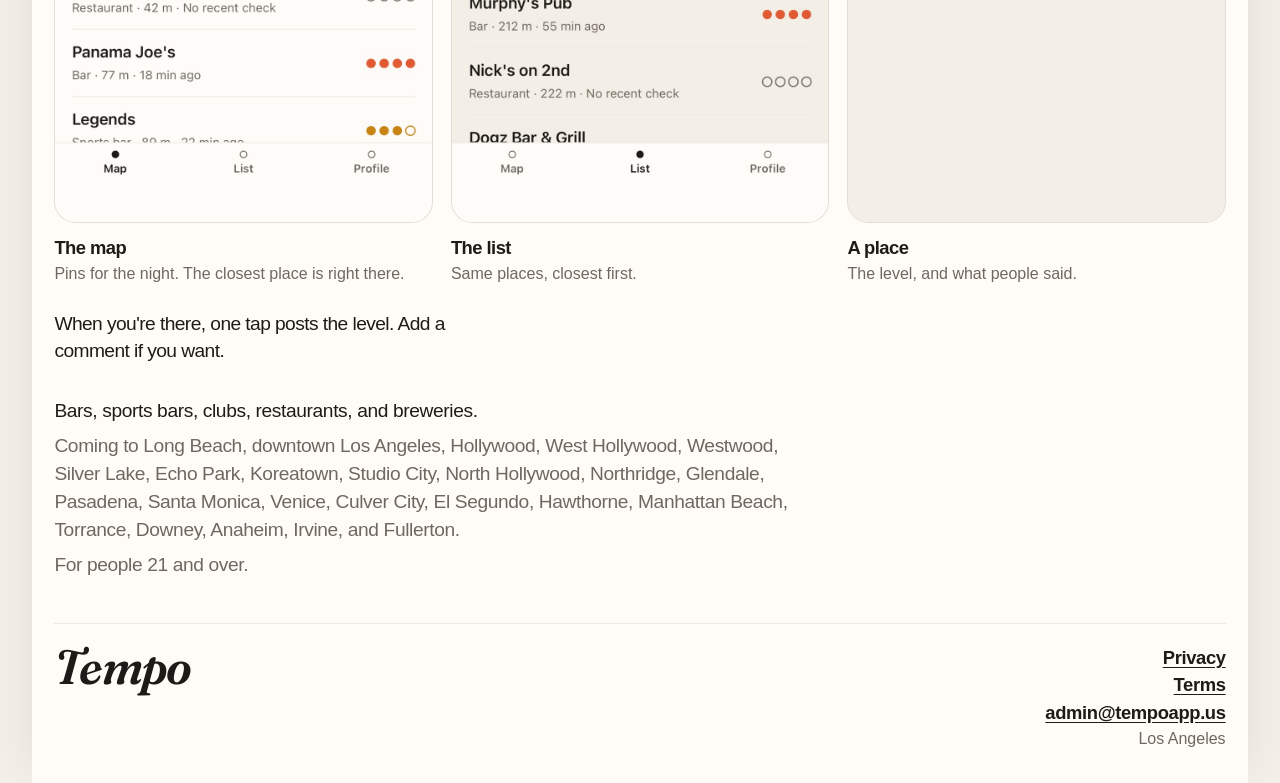
==== commit 97038504: "Show the current app screens and the 150 meter circle." ====
--- a/index.html
+++ b/index.html
@@ -77,7 +77,7 @@
         </figcaption>
       </figure>
       <figure>
-        <img src="images/list.jpg" alt="The Tempo list, closest places first. Quinn's shows the four words. The other places show dots and how far away they are.">
+        <img src="images/list.jpg" alt="The Tempo list in Long Beach, closest places first. Each row shows the dots, the kind of place, and how far away it is.">
         <figcaption>
           <span class="step">The list</span>
           Same places, closest first.
@@ -103,8 +103,8 @@
     <footer>
       <p class="brand">Tempo</p>
       <div class="foot-links">
-        <a href="privacy.html">Privacy</a>
-        <a href="terms.html">Terms</a>
+        <a href='/privacy'>Privacy</a>
+        <a href='/terms'>Terms</a>
         <a href="mailto:admin@tempoapp.us">admin@tempoapp.us</a>
         <span>Los Angeles</span>
       </div>
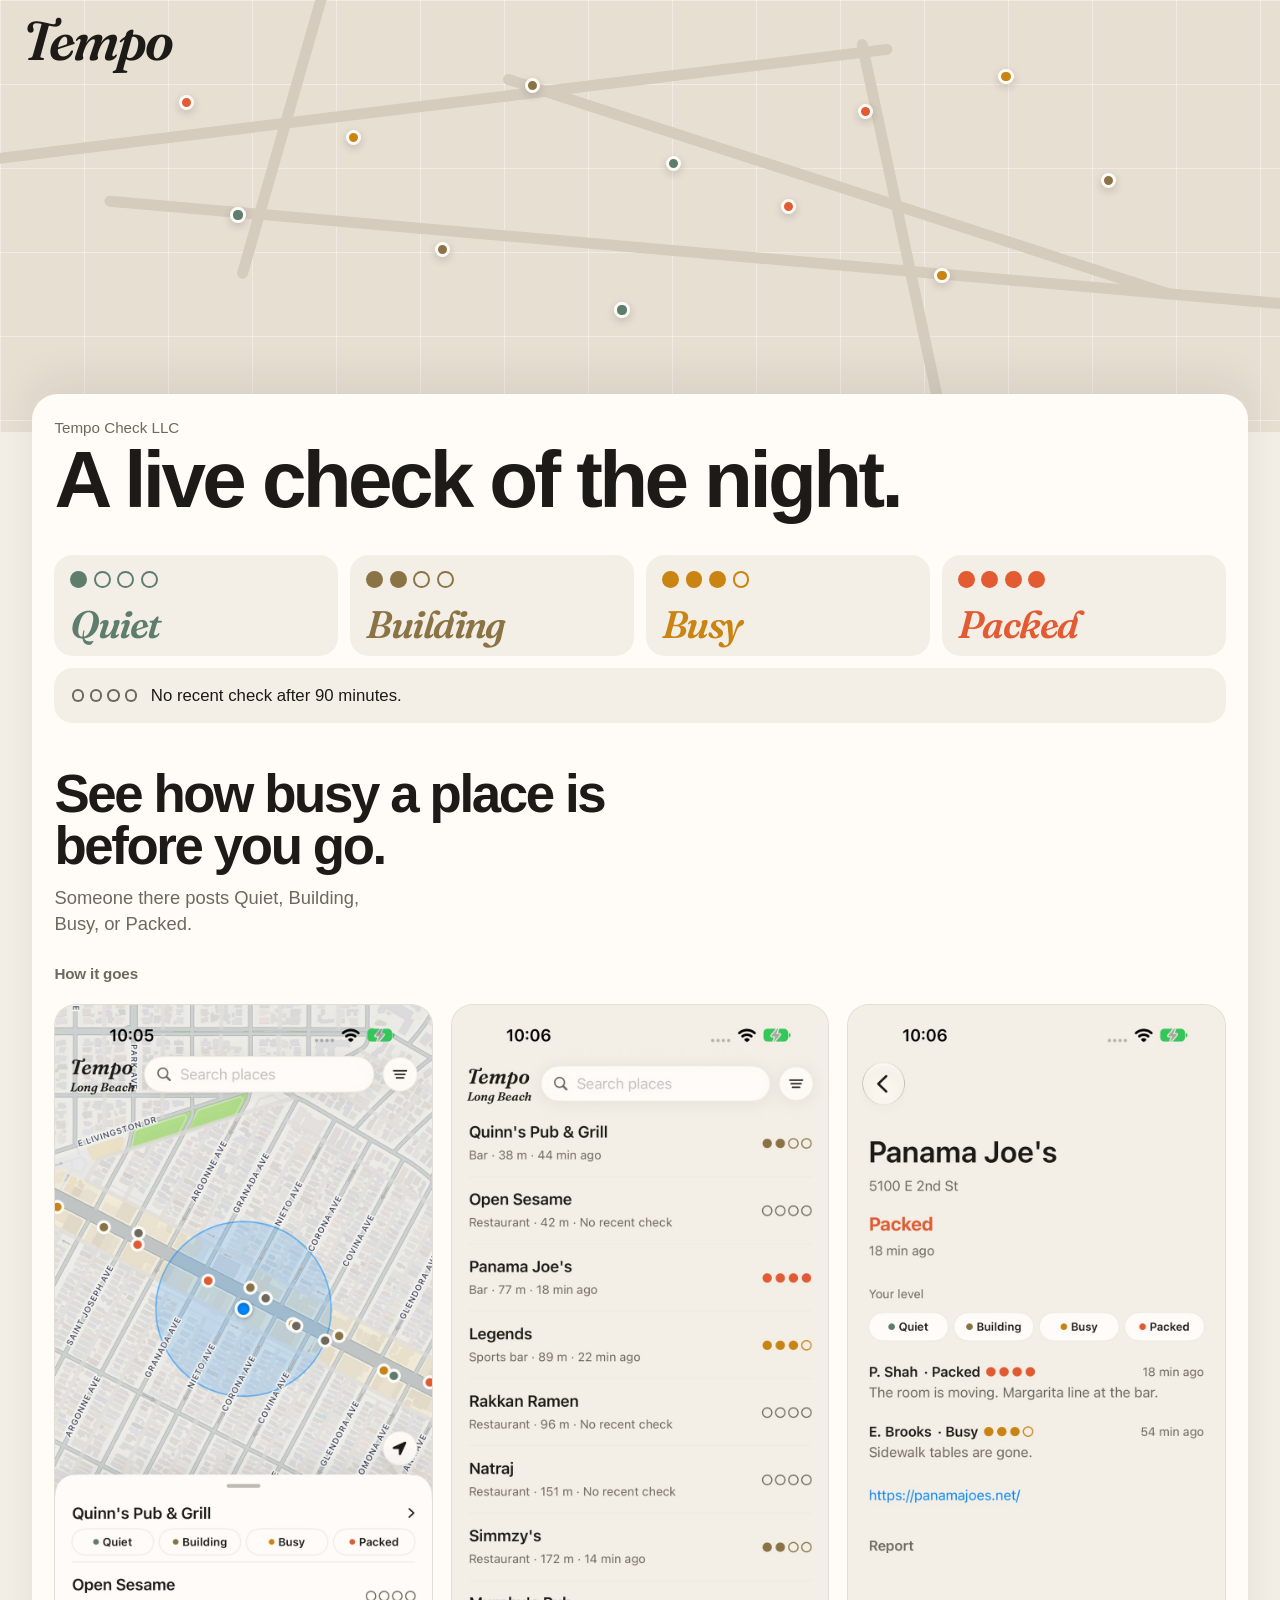
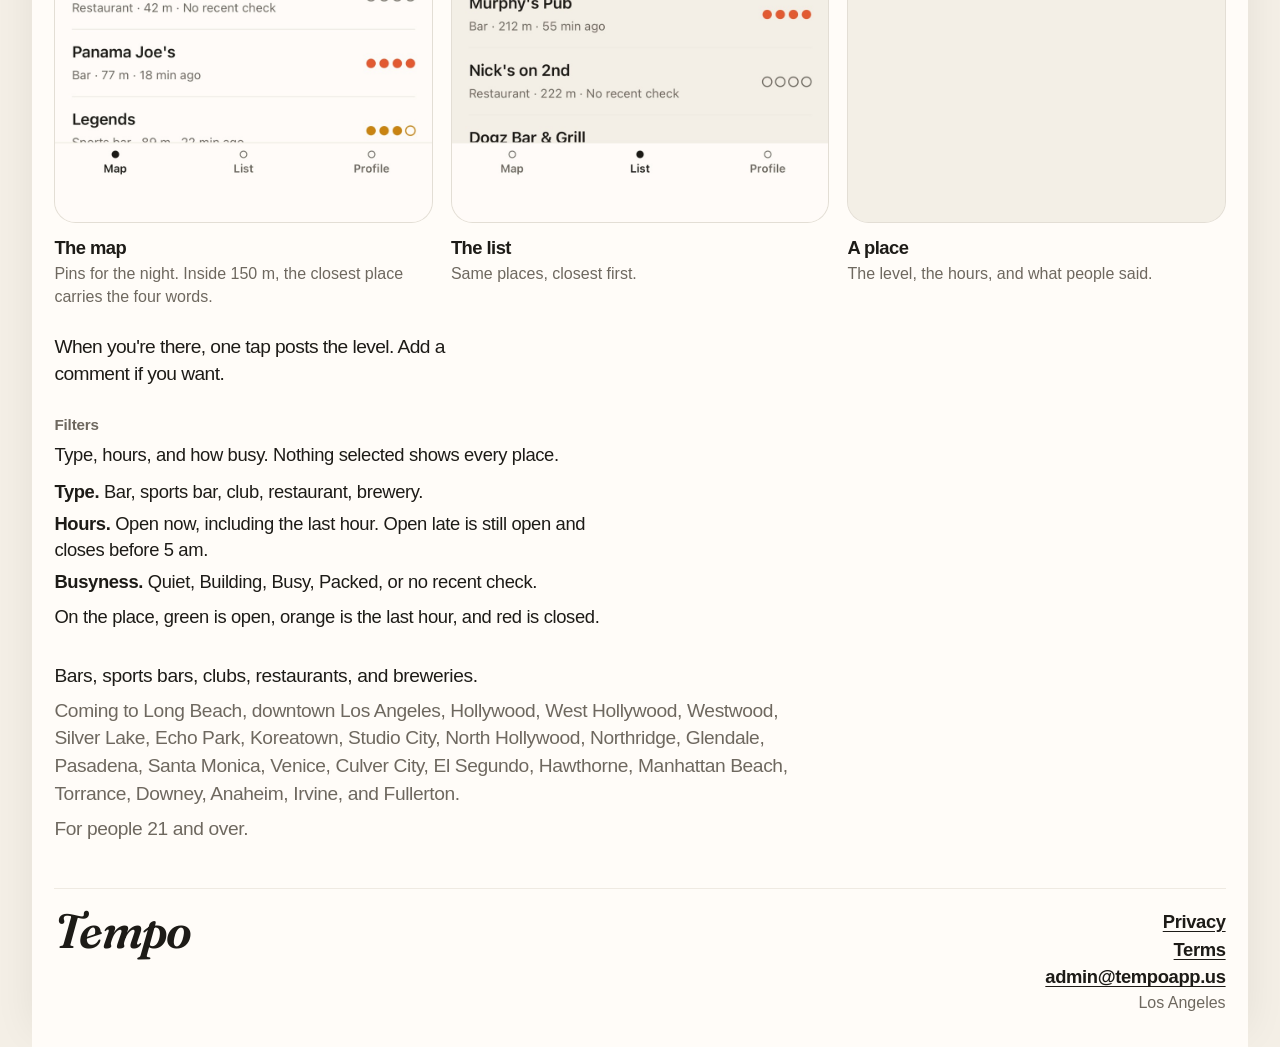
==== commit db133232: "Add filters and the hours colors to the homepage." ====
--- a/index.html
+++ b/index.html
@@ -73,7 +73,7 @@
         <img src="images/map.jpg" alt="The Tempo map in Long Beach. Colored pins show the level, and Quinn's Pub and Grill is the closest place, with Quiet, Building, Busy, and Packed.">
         <figcaption>
           <span class="step">The map</span>
-          Pins for the night. The closest place is right there.
+          Pins for the night. Inside 150 m, the closest place carries the four words.
         </figcaption>
       </figure>
       <figure>
@@ -87,12 +87,23 @@
         <img src="images/place.jpg" alt="Panama Joe's open in Tempo. Packed, 18 minutes ago, with notes from people who were there.">
         <figcaption>
           <span class="step">A place</span>
-          The level, and what people said.
+          The level, the hours, and what people said.
         </figcaption>
       </figure>
     </section>
 
     <p class="tap">When you're there, one tap posts the level. Add a comment if you want.</p>
+
+    <section class="details">
+      <h2>Filters</h2>
+      <p>Type, hours, and how busy. Nothing selected shows every place.</p>
+      <ul>
+        <li><strong>Type.</strong> Bar, sports bar, club, restaurant, brewery.</li>
+        <li><strong>Hours.</strong> Open now, including the last hour. Open late is still open and closes before 5 am.</li>
+        <li><strong>Busyness.</strong> Quiet, Building, Busy, Packed, or no recent check.</li>
+      </ul>
+      <p>On the place, green is open, orange is the last hour, and red is closed.</p>
+    </section>
 
     <section class="cover">
       <p>Bars, sports bars, clubs, restaurants, and breweries.</p>
--- a/styles.css
+++ b/styles.css
@@ -273,6 +273,41 @@
   letter-spacing: -0.03em;
   line-height: 1.4;
 }
+
+.details {
+  max-width: 36rem;
+  margin-top: 1.8rem;
+}
+
+.details h2 {
+  margin: 0;
+  color: var(--muted);
+  font-size: 0.95rem;
+  font-weight: 600;
+  letter-spacing: -0.01em;
+}
+
+.details p {
+  margin: 0.55rem 0 0;
+  font-size: 1.15rem;
+  line-height: 1.4;
+  letter-spacing: -0.02em;
+}
+
+.details ul {
+  margin: 0.7rem 0 0;
+  padding: 0;
+  list-style: none;
+}
+
+.details li {
+  margin-top: 0.4rem;
+  font-size: 1.15rem;
+  line-height: 1.4;
+  letter-spacing: -0.02em;
+}
+
+.details strong { font-weight: 650; }
 
 .cover {
   margin-top: 2rem;
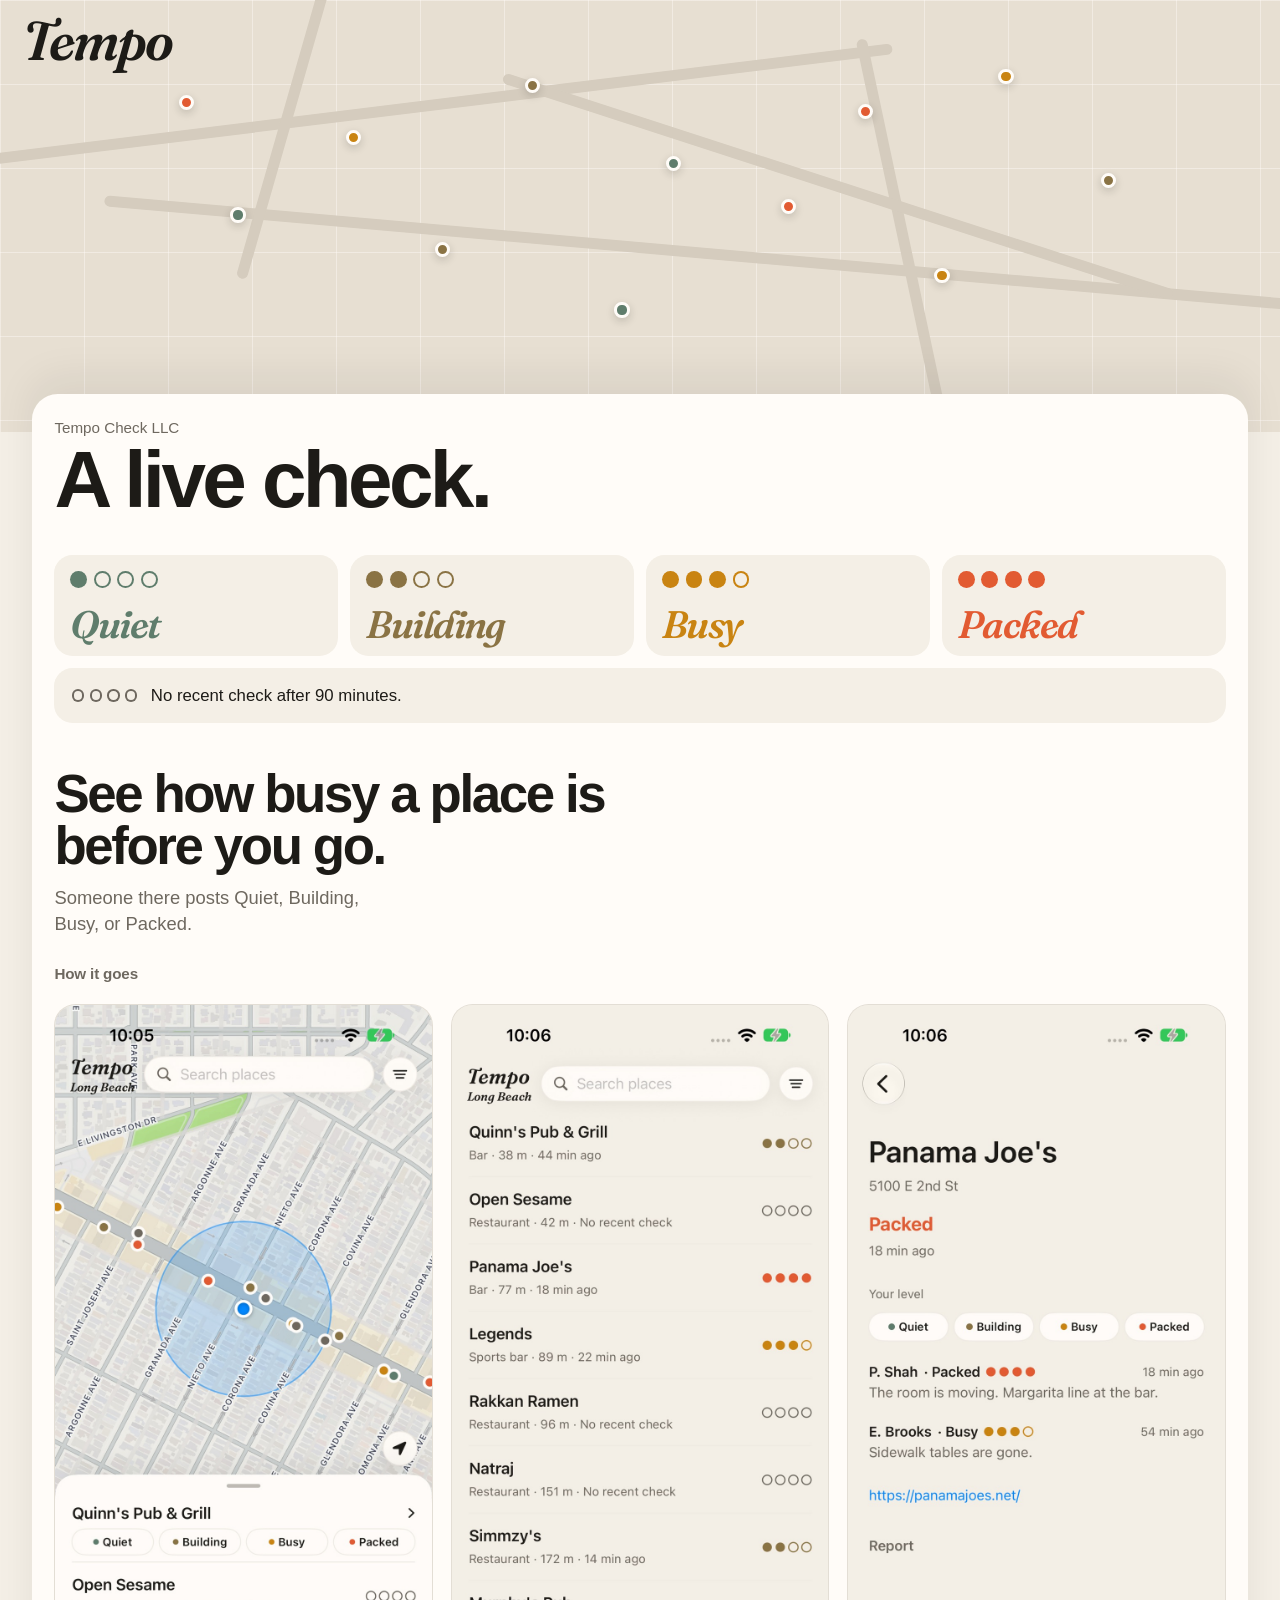
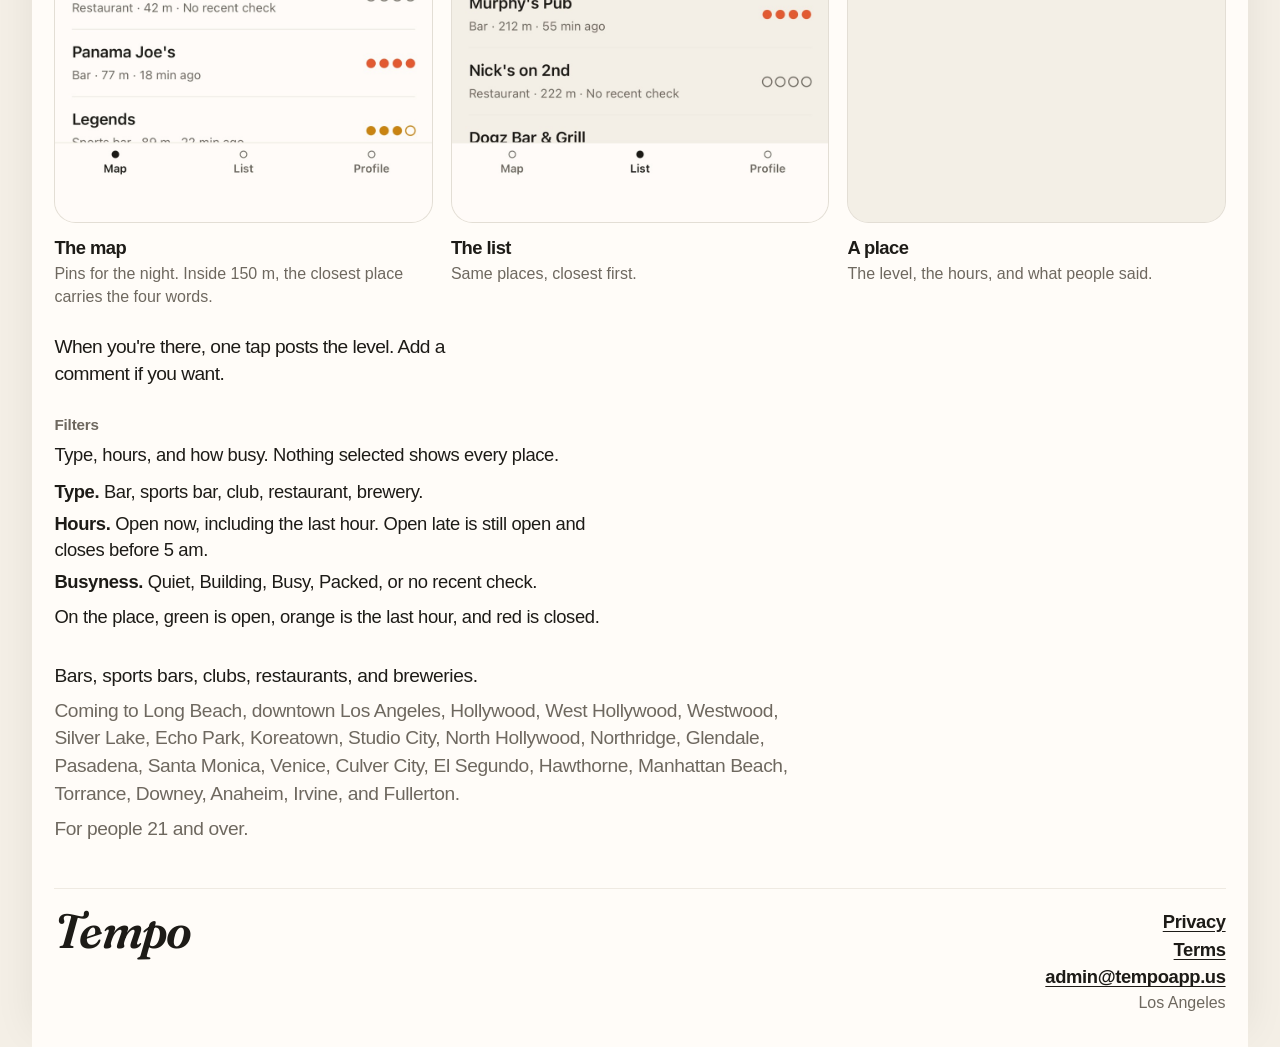
==== commit 3b70b8fb: "Use “A live check.” on the homepage." ====
--- a/index.html
+++ b/index.html
@@ -4,7 +4,7 @@
   <meta charset="utf-8">
   <meta name="viewport" content="width=device-width, initial-scale=1">
   <title>Tempo</title>
-  <meta name="description" content="See how busy a place is before you go. Tempo is a live check of the night, from Tempo Check LLC.">
+  <meta name="description" content="See how busy a place is before you go. Tempo is a live check, from Tempo Check LLC.">
   <meta name="theme-color" content="#e7dfd2">
   <link rel="stylesheet" href="styles.css">
 </head>
@@ -37,7 +37,7 @@
   <main>
     <section class="lead">
       <p class="kicker">Tempo Check LLC</p>
-      <h1>A live check of the night.</h1>
+      <h1>A live check.</h1>
     </section>
 
     <section class="meter-block">
